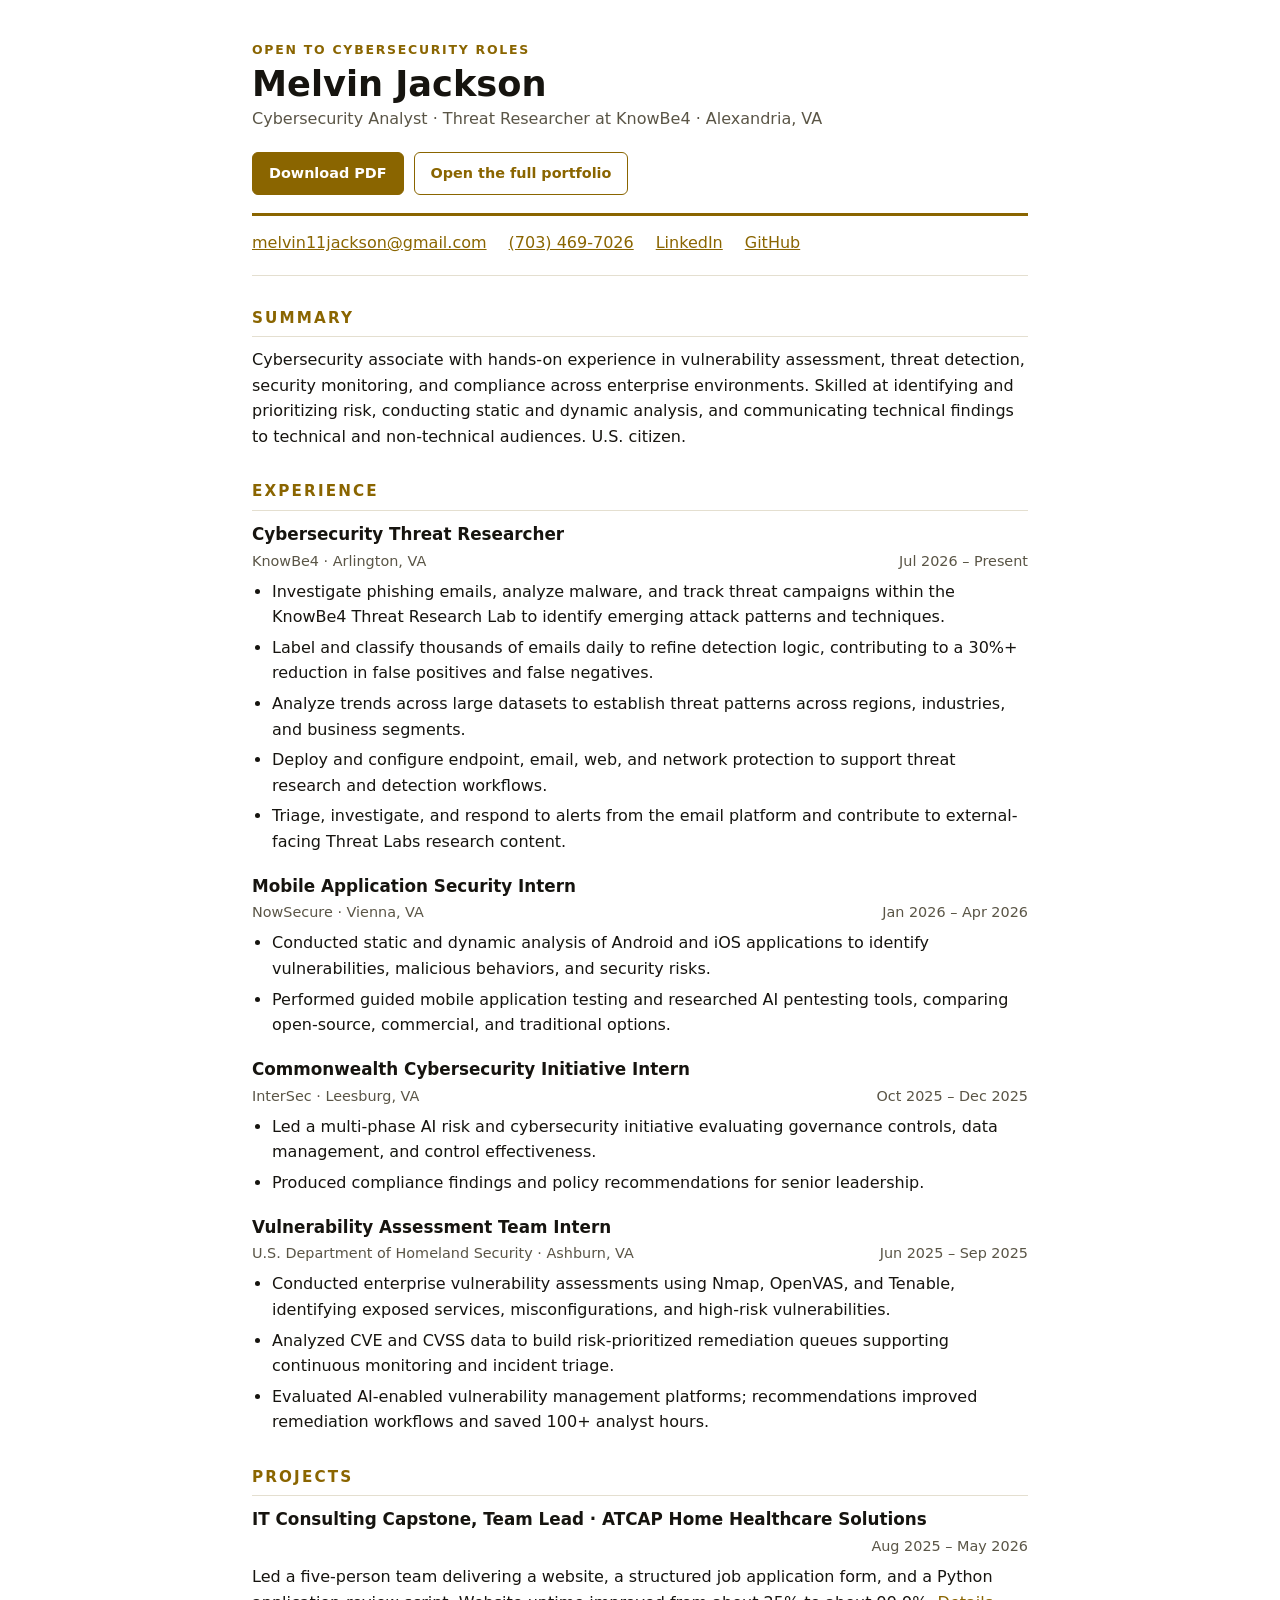
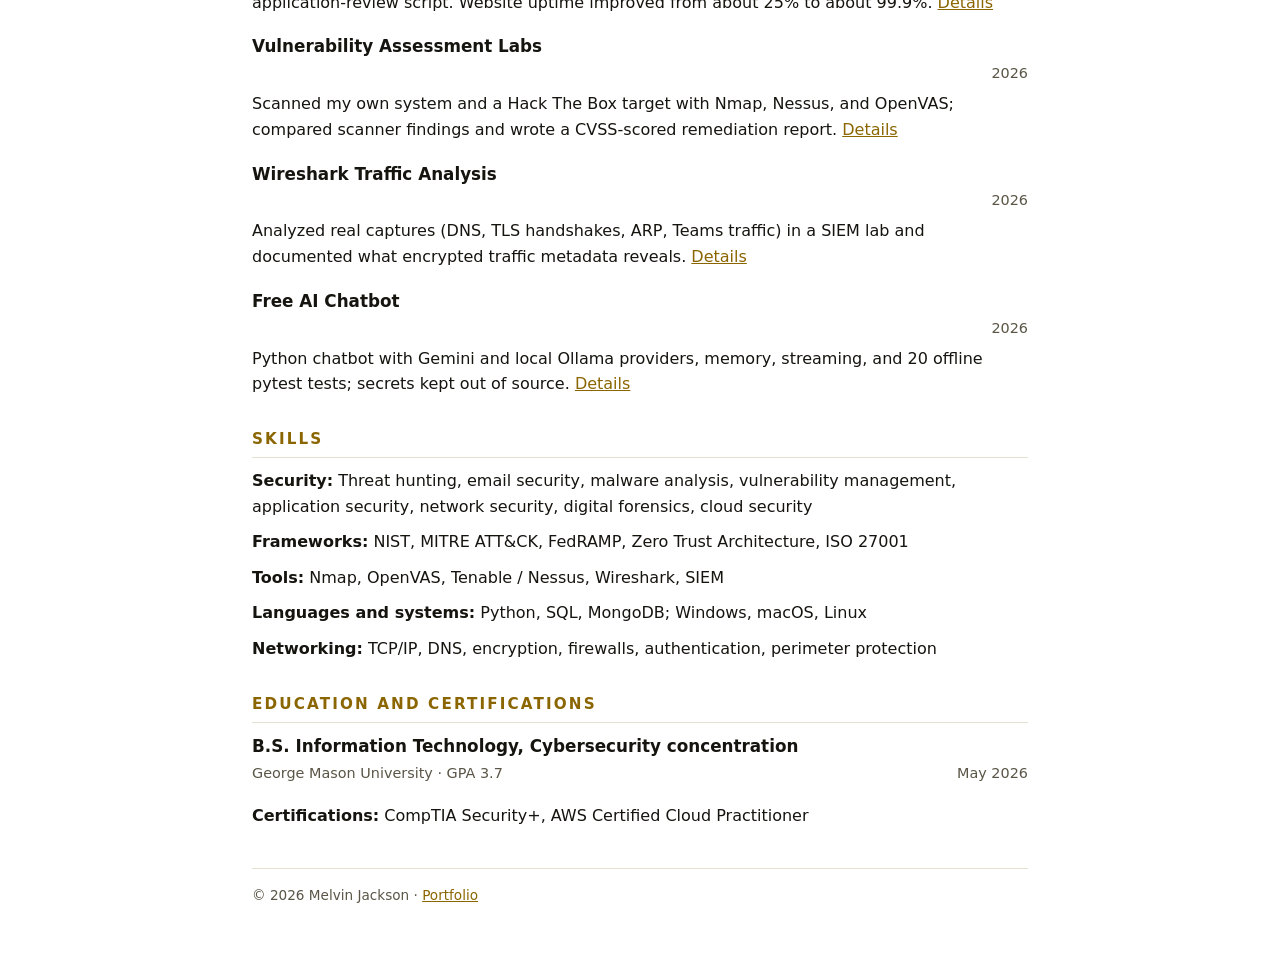
==== cv/index.html @ 5c344c34 "Add recruiter view (plain printable CV page)" ====
<!doctype html>
<html lang="en">
<head>
<meta charset="utf-8" />
<meta name="viewport" content="width=device-width, initial-scale=1" />
<title>Melvin Jackson · Cybersecurity Analyst · R&eacute;sum&eacute;</title>
<meta name="description" content="Melvin Jackson, Cybersecurity Analyst and Threat Researcher at KnowBe4. Security+, AWS Cloud Practitioner. Experience, projects, skills, and contact." />
<link rel="icon" href="data:image/svg+xml,%3Csvg xmlns='http://www.w3.org/2000/svg' viewBox='0 0 100 100'%3E%3Ctext y='.85em' font-size='90' font-family='monospace' fill='%231E88E5'%3EM%3C/text%3E%3C/svg%3E" />
<link rel="stylesheet" href="cv.css?v=1" />
<script type="application/ld+json">{"@context": "https://schema.org", "@type": "Person", "name": "Melvin Jackson", "jobTitle": "Cybersecurity Analyst", "worksFor": {"@type": "Organization", "name": "KnowBe4"}, "url": "https://mj65825.github.io/", "email": "melvin11jackson@gmail.com", "sameAs": ["https://www.linkedin.com/in/melvin-jackson/", "https://github.com/mj65825"], "address": {"@type": "PostalAddress", "addressLocality": "Alexandria", "addressRegion": "VA", "addressCountry": "US"}, "alumniOf": {"@type": "CollegeOrUniversity", "name": "George Mason University"}, "hasCredential": ["CompTIA Security+", "AWS Certified Cloud Practitioner"]}</script>
</head>
<body>
<a class="skip" href="#cv">Skip to r&eacute;sum&eacute;</a>
<main id="cv" class="cv">
  <header class="cv-head">
    <div>
      <p class="eyebrow">Open to cybersecurity roles</p>
      <h1>Melvin Jackson</h1>
      <p class="role">Cybersecurity Analyst &middot; Threat Researcher at KnowBe4 &middot; Alexandria, VA</p>
    </div>
    <nav class="cv-actions" aria-label="R&eacute;sum&eacute; actions">
      <a class="btn btn-solid" href="../MelvinJackson_Cybersecurity_Resume.pdf" download>Download PDF</a>
      <a class="btn" href="../">Open the full portfolio</a>
    </nav>
  </header>
  <ul class="contact" aria-label="Contact">
    <li><a href="mailto:melvin11jackson@gmail.com">melvin11jackson@gmail.com</a></li>
    <li><a href="tel:+17034697026">(703) 469-7026</a></li>
    <li><a href="https://www.linkedin.com/in/melvin-jackson/" target="_blank" rel="noopener">LinkedIn</a></li>
    <li><a href="https://github.com/mj65825" target="_blank" rel="noopener">GitHub</a></li>
  </ul>
  <section aria-labelledby="s-sum"><h2 id="s-sum">Summary</h2>
    <p>Cybersecurity associate with hands-on experience in vulnerability assessment, threat detection, security monitoring, and compliance across enterprise environments. Skilled at identifying and prioritizing risk, conducting static and dynamic analysis, and communicating technical findings to technical and non-technical audiences. U.S. citizen.</p></section>
  <section aria-labelledby="s-exp"><h2 id="s-exp">Experience</h2><article class="item"><header><h3>Cybersecurity Threat Researcher</h3><p class="meta"><span>KnowBe4 &middot; Arlington, VA</span><time>Jul 2026 &ndash; Present</time></p></header><ul><li>Investigate phishing emails, analyze malware, and track threat campaigns within the KnowBe4 Threat Research Lab to identify emerging attack patterns and techniques.</li><li>Label and classify thousands of emails daily to refine detection logic, contributing to a 30%+ reduction in false positives and false negatives.</li><li>Analyze trends across large datasets to establish threat patterns across regions, industries, and business segments.</li><li>Deploy and configure endpoint, email, web, and network protection to support threat research and detection workflows.</li><li>Triage, investigate, and respond to alerts from the email platform and contribute to external-facing Threat Labs research content.</li></ul></article><article class="item"><header><h3>Mobile Application Security Intern</h3><p class="meta"><span>NowSecure &middot; Vienna, VA</span><time>Jan 2026 &ndash; Apr 2026</time></p></header><ul><li>Conducted static and dynamic analysis of Android and iOS applications to identify vulnerabilities, malicious behaviors, and security risks.</li><li>Performed guided mobile application testing and researched AI pentesting tools, comparing open-source, commercial, and traditional options.</li></ul></article><article class="item"><header><h3>Commonwealth Cybersecurity Initiative Intern</h3><p class="meta"><span>InterSec &middot; Leesburg, VA</span><time>Oct 2025 &ndash; Dec 2025</time></p></header><ul><li>Led a multi-phase AI risk and cybersecurity initiative evaluating governance controls, data management, and control effectiveness.</li><li>Produced compliance findings and policy recommendations for senior leadership.</li></ul></article><article class="item"><header><h3>Vulnerability Assessment Team Intern</h3><p class="meta"><span>U.S. Department of Homeland Security &middot; Ashburn, VA</span><time>Jun 2025 &ndash; Sep 2025</time></p></header><ul><li>Conducted enterprise vulnerability assessments using Nmap, OpenVAS, and Tenable, identifying exposed services, misconfigurations, and high-risk vulnerabilities.</li><li>Analyzed CVE and CVSS data to build risk-prioritized remediation queues supporting continuous monitoring and incident triage.</li><li>Evaluated AI-enabled vulnerability management platforms; recommendations improved remediation workflows and saved 100+ analyst hours.</li></ul></article></section>
  <section aria-labelledby="s-proj"><h2 id="s-proj">Projects</h2><article class="item"><header><h3>IT Consulting Capstone, Team Lead &middot; ATCAP Home Healthcare Solutions</h3><p class="meta"><span></span><time>Aug 2025 &ndash; May 2026</time></p></header><p>Led a five-person team delivering a website, a structured job application form, and a Python application-review script. Website uptime improved from about 25% to about 99.9%. <a href="../projects/atcap-capstone.html">Details</a></p></article><article class="item"><header><h3>Vulnerability Assessment Labs</h3><p class="meta"><span></span><time>2026</time></p></header><p>Scanned my own system and a Hack The Box target with Nmap, Nessus, and OpenVAS; compared scanner findings and wrote a CVSS-scored remediation report. <a href="../projects/vuln-labs.html">Details</a></p></article><article class="item"><header><h3>Wireshark Traffic Analysis</h3><p class="meta"><span></span><time>2026</time></p></header><p>Analyzed real captures (DNS, TLS handshakes, ARP, Teams traffic) in a SIEM lab and documented what encrypted traffic metadata reveals. <a href="../projects/wireshark.html">Details</a></p></article><article class="item"><header><h3>Free AI Chatbot</h3><p class="meta"><span></span><time>2026</time></p></header><p>Python chatbot with Gemini and local Ollama providers, memory, streaming, and 20 offline pytest tests; secrets kept out of source. <a href="../projects/ai-chatbot.html">Details</a></p></article></section>
  <section aria-labelledby="s-skills"><h2 id="s-skills">Skills</h2><p><strong>Security:</strong> Threat hunting, email security, malware analysis, vulnerability management, application security, network security, digital forensics, cloud security</p><p><strong>Frameworks:</strong> NIST, MITRE ATT&amp;CK, FedRAMP, Zero Trust Architecture, ISO 27001</p><p><strong>Tools:</strong> Nmap, OpenVAS, Tenable / Nessus, Wireshark, SIEM</p><p><strong>Languages and systems:</strong> Python, SQL, MongoDB; Windows, macOS, Linux</p><p><strong>Networking:</strong> TCP/IP, DNS, encryption, firewalls, authentication, perimeter protection</p></section>
  <section aria-labelledby="s-edu"><h2 id="s-edu">Education and certifications</h2>
    <article class="item"><header><h3>B.S. Information Technology, Cybersecurity concentration</h3><p class="meta"><span>George Mason University &middot; GPA 3.7</span><time>May 2026</time></p></header></article>
    <p><strong>Certifications:</strong> CompTIA Security+, AWS Certified Cloud Practitioner</p></section>
  <footer class="cv-foot">&copy; 2026 Melvin Jackson &middot; <a href="../">Portfolio</a></footer>
</main>
</body>
</html>
---- cv/cv.css ----
:root{--bg:#fff;--text:#16140f;--muted:#5a5546;--line:#e4dfd0;--accent:#8a6500;--accent-bg:#f6efd9}
@media(prefers-color-scheme:dark){:root{--bg:#0e0e10;--text:#f1ede2;--muted:#aaa493;--line:#2a2a2e;--accent:#e0b43a;--accent-bg:#1b1810}}
*{box-sizing:border-box}
body{margin:0;background:var(--bg);color:var(--text);font:16px/1.6 system-ui,-apple-system,"Segoe UI",Roboto,sans-serif}
a{color:var(--accent)}
.skip{position:absolute;left:-999px}.skip:focus{left:8px;top:8px;background:var(--accent);color:#fff;padding:6px 12px;z-index:9}
.cv{max-width:820px;margin:0 auto;padding:40px 22px 60px}
.cv-head{display:flex;justify-content:space-between;gap:20px;align-items:flex-start;flex-wrap:wrap;padding-bottom:18px;border-bottom:3px solid var(--accent)}
.eyebrow{margin:0;font-size:.78rem;letter-spacing:.14em;text-transform:uppercase;color:var(--accent);font-weight:600}
h1{margin:4px 0 2px;font-size:2.2rem;line-height:1.15}
.role{margin:0;color:var(--muted)}
.cv-actions{display:flex;gap:10px;flex-wrap:wrap}
.btn{display:inline-block;padding:9px 16px;border:1.5px solid var(--accent);border-radius:6px;text-decoration:none;font-weight:600;font-size:.9rem;color:var(--accent)}
.btn-solid{background:var(--accent);color:#fff}
@media(prefers-color-scheme:dark){.btn-solid{color:#111}}
.contact{list-style:none;display:flex;flex-wrap:wrap;gap:6px 22px;padding:14px 0;margin:0;border-bottom:1px solid var(--line)}
h2{font-size:.95rem;letter-spacing:.14em;text-transform:uppercase;color:var(--accent);margin:30px 0 10px;padding-bottom:6px;border-bottom:1px solid var(--line)}
.item{margin-bottom:18px}
.item h3{margin:0;font-size:1.05rem}
.meta{margin:2px 0 6px;display:flex;justify-content:space-between;gap:12px;flex-wrap:wrap;color:var(--muted);font-size:.9rem}
ul{margin:0 0 0 20px;padding:0}li{margin-bottom:5px}
p{margin:0 0 10px}
.cv-foot{margin-top:40px;padding-top:16px;border-top:1px solid var(--line);color:var(--muted);font-size:.85rem}
@media print{
  :root{--bg:#fff;--text:#000;--muted:#333;--line:#bbb;--accent:#000}
  .cv-actions,.skip,.cv-foot a{display:none}
  .cv{padding:0;max-width:none}
  .item{break-inside:avoid}
  body{font-size:11pt}
}
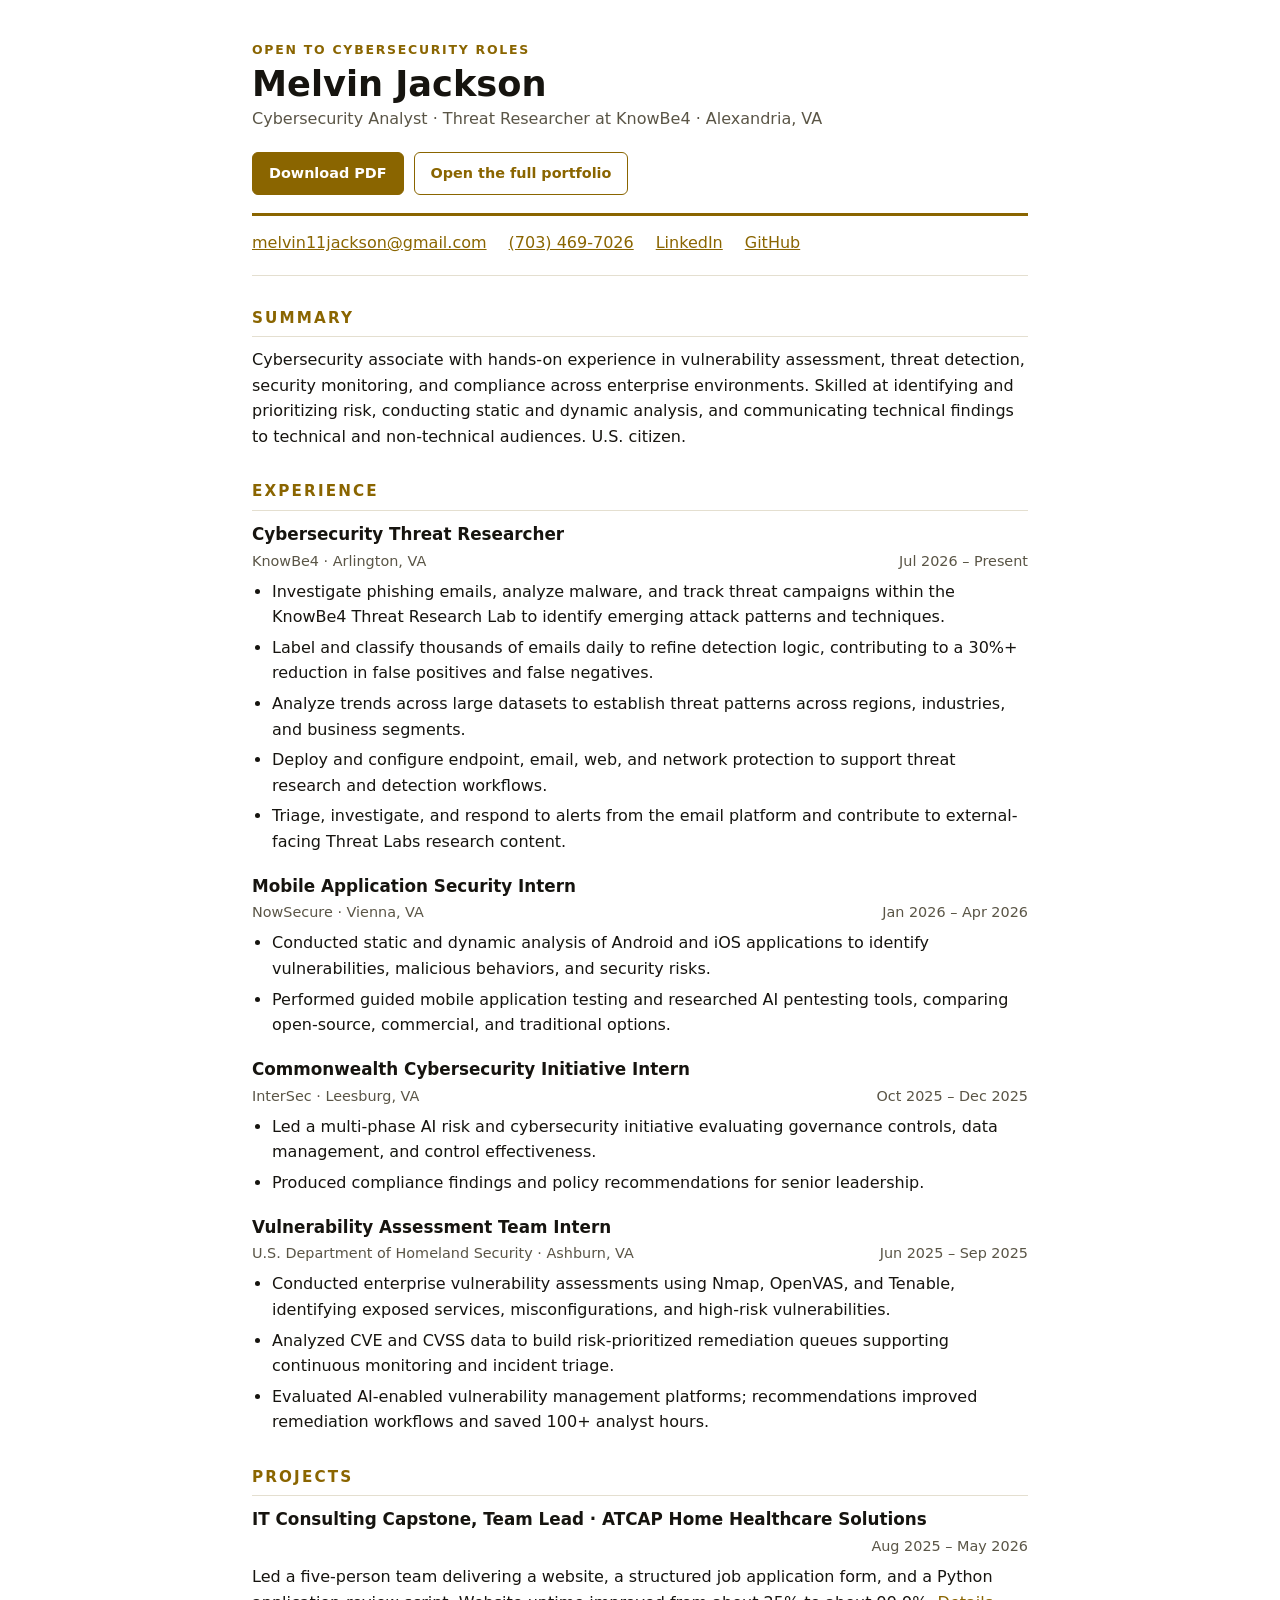
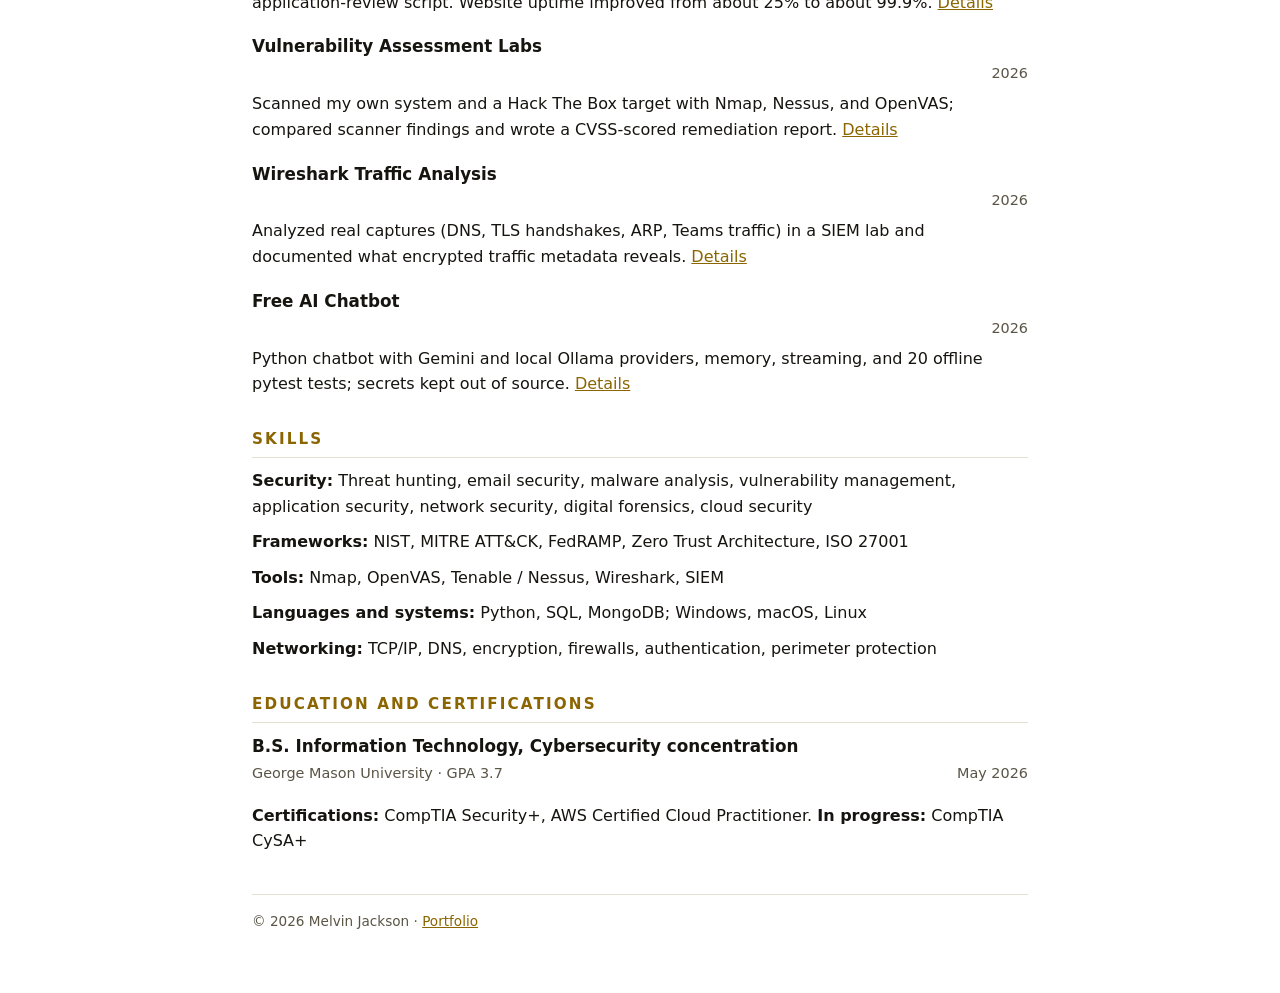
==== commit 15b12df0: "Add CompTIA CySA+ (in progress)" ====
--- a/cv/index.html
+++ b/cv/index.html
@@ -36,7 +36,7 @@
   <section aria-labelledby="s-skills"><h2 id="s-skills">Skills</h2><p><strong>Security:</strong> Threat hunting, email security, malware analysis, vulnerability management, application security, network security, digital forensics, cloud security</p><p><strong>Frameworks:</strong> NIST, MITRE ATT&amp;CK, FedRAMP, Zero Trust Architecture, ISO 27001</p><p><strong>Tools:</strong> Nmap, OpenVAS, Tenable / Nessus, Wireshark, SIEM</p><p><strong>Languages and systems:</strong> Python, SQL, MongoDB; Windows, macOS, Linux</p><p><strong>Networking:</strong> TCP/IP, DNS, encryption, firewalls, authentication, perimeter protection</p></section>
   <section aria-labelledby="s-edu"><h2 id="s-edu">Education and certifications</h2>
     <article class="item"><header><h3>B.S. Information Technology, Cybersecurity concentration</h3><p class="meta"><span>George Mason University &middot; GPA 3.7</span><time>May 2026</time></p></header></article>
-    <p><strong>Certifications:</strong> CompTIA Security+, AWS Certified Cloud Practitioner</p></section>
+    <p><strong>Certifications:</strong> CompTIA Security+, AWS Certified Cloud Practitioner. <strong>In progress:</strong> CompTIA CySA+</p></section>
   <footer class="cv-foot">&copy; 2026 Melvin Jackson &middot; <a href="../">Portfolio</a></footer>
 </main>
 </body>
